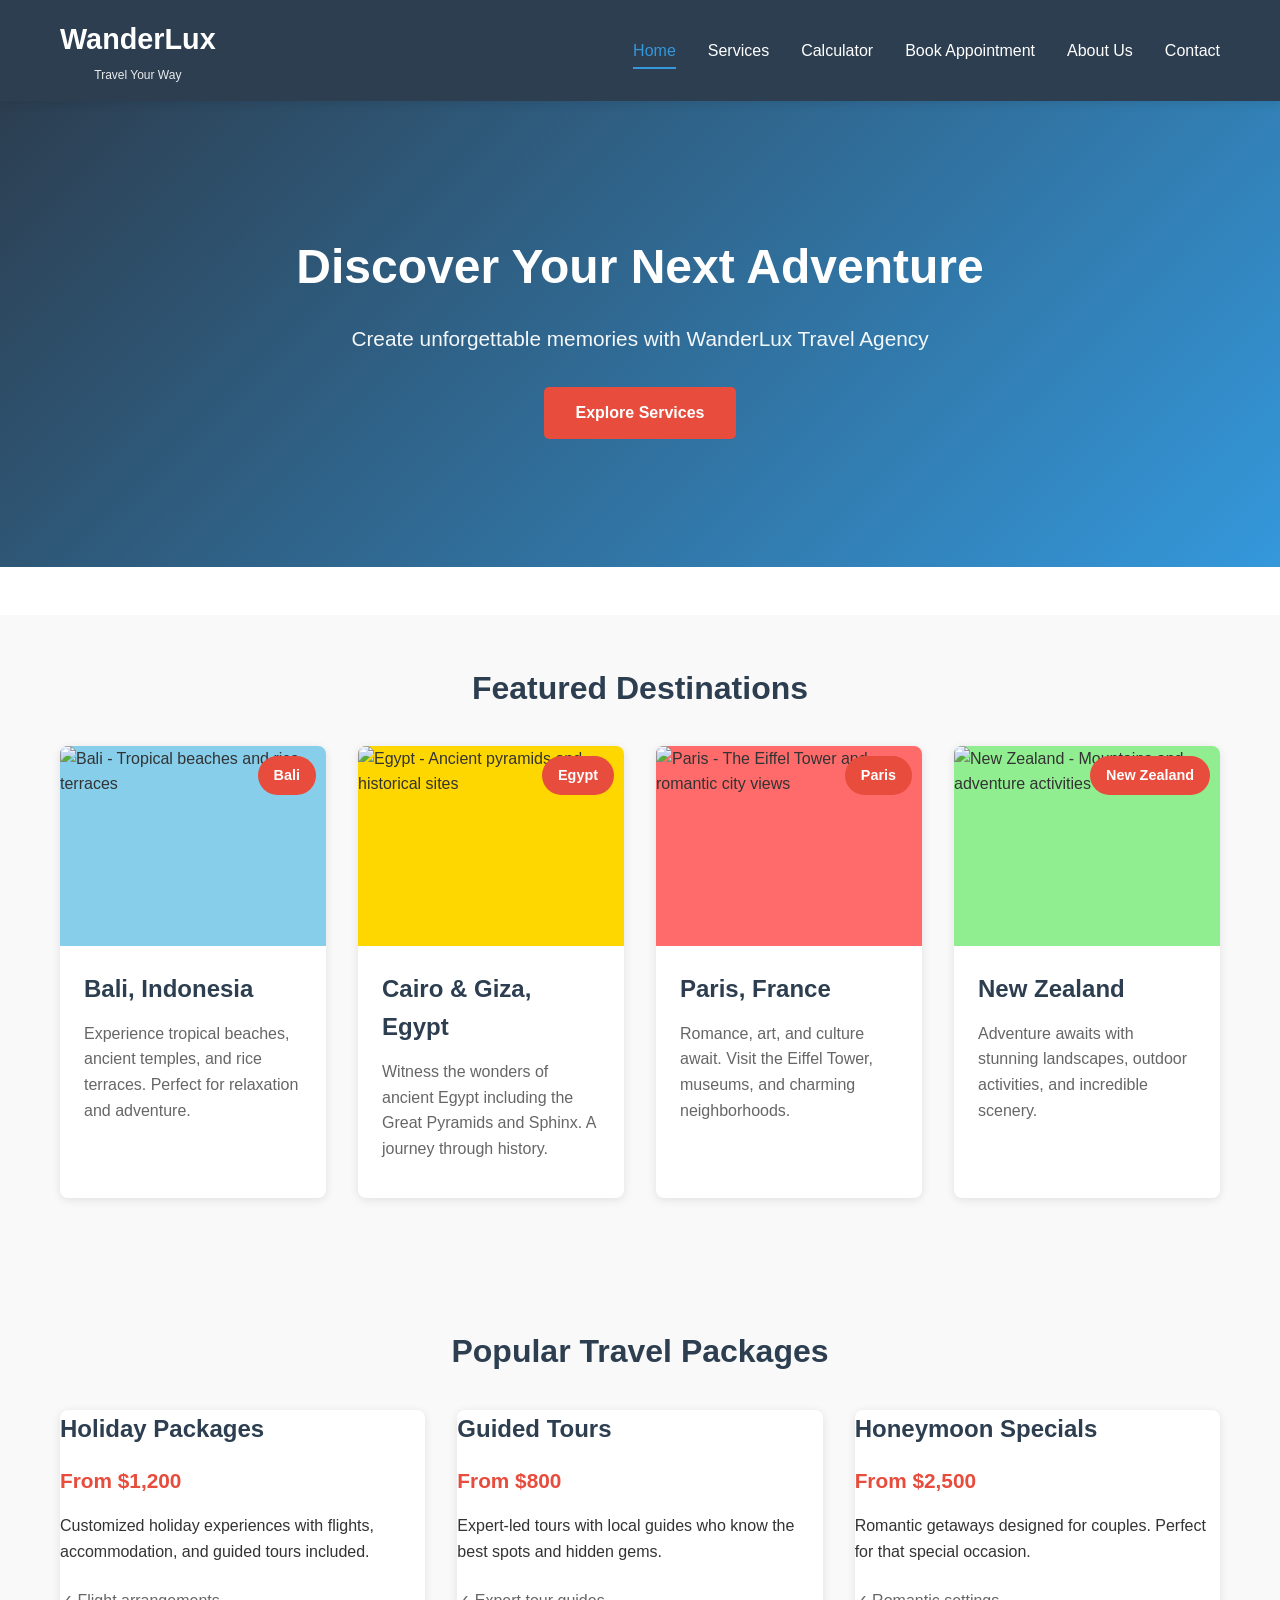
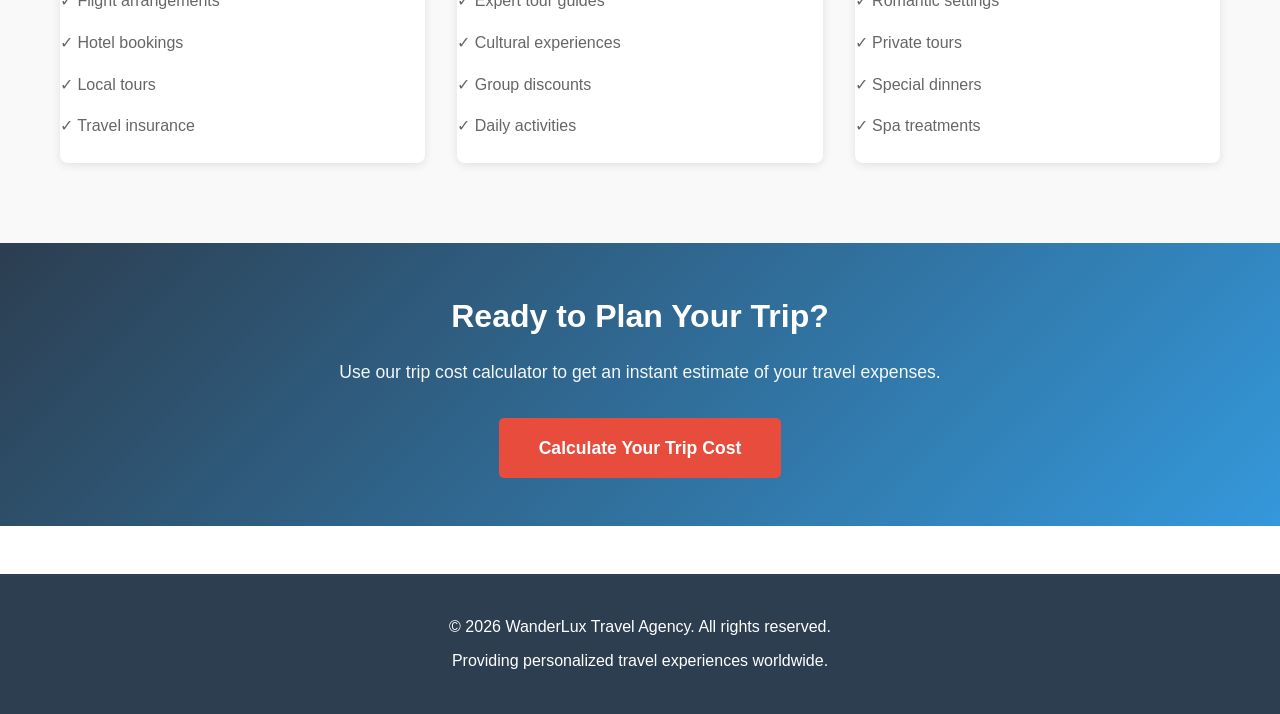
==== index.html @ 0206f582 "first commit" ====
<!DOCTYPE html>
<html lang="en">
<head>
    <meta charset="UTF-8">
    <meta name="viewport" content="width=device-width, initial-scale=1.0">
    <meta name="description" content="WanderLux Travel Agency - Personalized holiday planning, guided tours, and customized travel packages for domestic and international destinations.">
    <meta name="keywords" content="travel agency, holiday packages, guided tours, travel booking">
    <meta name="author" content="WanderLux Travel Agency">
    <title>WanderLux Travel Agency - Your Journey Starts Here</title>
    <link rel="stylesheet" href="css/style.css">
</head>
<body>
    <!-- Navigation Bar -->
    <nav class="navbar">
        <div class="container">
            <div class="navbar-brand">
                <h1 class="logo">WanderLux</h1>
                <p class="tagline">Travel Your Way</p>
            </div>
            <ul class="nav-links">
                <li><a href="index.html" class="active">Home</a></li>
                <li><a href="services.html">Services</a></li>
                <li><a href="calculator.html">Calculator</a></li>
                <li><a href="appointment.html">Book Appointment</a></li>
                <li><a href="about.html">About Us</a></li>
                <li><a href="contact.html">Contact</a></li>
            </ul>
        </div>
    </nav>

    <!-- Hero Section with Banner -->
    <header class="hero">
        <div class="hero-content">
            <h1>Discover Your Next Adventure</h1>
            <p>Create unforgettable memories with WanderLux Travel Agency</p>
            <a href="services.html" class="cta-button">Explore Services</a>
        </div>
    </header>

    <!-- Main Content -->
    <main>
        <!-- Featured Destinations Section -->
        <section class="featured-destinations scroll-animate">
            <div class="container">
                <h2>Featured Destinations</h2>
                <div class="destinations-grid">
                    <article class="destination-card">
                        <div class="card-image" style="background-color: #87CEEB;">
                            <img src="images/bali.jpg" alt="Bali - Tropical beaches and rice terraces">
                            <span class="destination-label">Bali</span>
                        </div>
                        <div class="card-content">
                            <h3>Bali, Indonesia</h3>
                            <p>Experience tropical beaches, ancient temples, and rice terraces. Perfect for relaxation and adventure.</p>
                        </div>
                    </article>

                    <article class="destination-card">
                        <div class="card-image" style="background-color: #FFD700;">
                            <img src="images/egypt.jpg" alt="Egypt - Ancient pyramids and historical sites">
                            <span class="destination-label">Egypt</span>
                        </div>
                        <div class="card-content">
                            <h3>Cairo & Giza, Egypt</h3>
                            <p>Witness the wonders of ancient Egypt including the Great Pyramids and Sphinx. A journey through history.</p>
                        </div>
                    </article>

                    <article class="destination-card">
                        <div class="card-image" style="background-color: #FF6B6B;">
                            <img src="images/paris.jpg" alt="Paris - The Eiffel Tower and romantic city views">
                            <span class="destination-label">Paris</span>
                        </div>
                        <div class="card-content">
                            <h3>Paris, France</h3>
                            <p>Romance, art, and culture await. Visit the Eiffel Tower, museums, and charming neighborhoods.</p>
                        </div>
                    </article>

                    <article class="destination-card">
                        <div class="card-image" style="background-color: #90EE90;">
                            <img src="images/new-zealand.jpg" alt="New Zealand - Mountains and adventure activities">
                            <span class="destination-label">New Zealand</span>
                        </div>
                        <div class="card-content">
                            <h3>New Zealand</h3>
                            <p>Adventure awaits with stunning landscapes, outdoor activities, and incredible scenery.</p>
                        </div>
                    </article>
                </div>
            </div>
        </section>

        <!-- Popular Packages Section -->
        <section class="popular-packages scroll-animate">
            <div class="container">
                <h2>Popular Travel Packages</h2>
                <div class="packages-grid">
                    <article class="package-card">
                        <h3>Holiday Packages</h3>
                        <p class="price-tag">From $1,200</p>
                        <p>Customized holiday experiences with flights, accommodation, and guided tours included.</p>
                        <ul>
                            <li>✓ Flight arrangements</li>
                            <li>✓ Hotel bookings</li>
                            <li>✓ Local tours</li>
                            <li>✓ Travel insurance</li>
                        </ul>
                    </article>

                    <article class="package-card">
                        <h3>Guided Tours</h3>
                        <p class="price-tag">From $800</p>
                        <p>Expert-led tours with local guides who know the best spots and hidden gems.</p>
                        <ul>
                            <li>✓ Expert tour guides</li>
                            <li>✓ Cultural experiences</li>
                            <li>✓ Group discounts</li>
                            <li>✓ Daily activities</li>
                        </ul>
                    </article>

                    <article class="package-card">
                        <h3>Honeymoon Specials</h3>
                        <p class="price-tag">From $2,500</p>
                        <p>Romantic getaways designed for couples. Perfect for that special occasion.</p>
                        <ul>
                            <li>✓ Romantic settings</li>
                            <li>✓ Private tours</li>
                            <li>✓ Special dinners</li>
                            <li>✓ Spa treatments</li>
                        </ul>
                    </article>
                </div>
            </div>
        </section>

        <!-- Call to Action Section -->
        <section class="cta-section scroll-animate">
            <div class="container">
                <h2>Ready to Plan Your Trip?</h2>
                <p>Use our trip cost calculator to get an instant estimate of your travel expenses.</p>
                <a href="calculator.html" class="cta-button cta-button-large">Calculate Your Trip Cost</a>
            </div>
        </section>
    </main>

    <!-- Footer -->
    <footer class="footer">
        <div class="container">
            <p>&copy; 2026 WanderLux Travel Agency. All rights reserved.</p>
            <p>Providing personalized travel experiences worldwide.</p>
        </div>
    </footer>

    <script src="js/script.js"></script>
</body>
</html>
---- css/style.css ----
/* ============================================
   WanderLux Travel Agency - Main Stylesheet
   ============================================ */

/* Root Variables */
:root {
    --primary-color: #2c3e50;
    --secondary-color: #3498db;
    --accent-color: #e74c3c;
    --success-color: #27ae60;
    --light-gray: #ecf0f1;
    --dark-gray: #34495e;
    --text-color: #333;
    --border-color: #ddd;
    --shadow: 0 2px 10px rgba(0, 0, 0, 0.1);
    --shadow-lg: 0 4px 20px rgba(0, 0, 0, 0.15);
    --transition: all 0.3s ease;
}

/* Reset and Base Styles */
* {
    margin: 0;
    padding: 0;
    box-sizing: border-box;
}

html {
    scroll-behavior: smooth;
}

body {
    font-family: 'Segoe UI', Tahoma, Geneva, Verdana, sans-serif;
    color: var(--text-color);
    line-height: 1.6;
    background-color: #fff;
}

.container {
    max-width: 1200px;
    margin: 0 auto;
    padding: 0 20px;
}

/* Navigation Bar */
.navbar {
    background: var(--primary-color);
    color: white;
    padding: 1rem 0;
    position: sticky;
    top: 0;
    z-index: 1000;
    box-shadow: var(--shadow);
}

.navbar .container {
    display: flex;
    justify-content: space-between;
    align-items: center;
    flex-wrap: wrap;
}

.navbar-brand {
    display: flex;
    flex-direction: column;
    align-items: center;
}

.logo {
    font-size: 1.8rem;
    font-weight: bold;
    margin: 0;
}

.tagline {
    font-size: 0.75rem;
    margin: 0.25rem 0 0 0;
    opacity: 0.9;
}

.nav-links {
    display: flex;
    list-style: none;
    gap: 2rem;
    flex-wrap: wrap;
    justify-content: center;
}

.nav-links a {
    color: white;
    text-decoration: none;
    transition: var(--transition);
    padding: 0.5rem 0;
    border-bottom: 2px solid transparent;
}

.nav-links a:hover,
.nav-links a.active {
    border-bottom-color: var(--secondary-color);
    color: var(--secondary-color);
}

/* Hero Section */
.hero {
    background: linear-gradient(135deg, var(--primary-color) 0%, var(--secondary-color) 100%);
    color: white;
    padding: 8rem 20px;
    text-align: center;
    margin-bottom: 3rem;
}

.hero-content h1 {
    font-size: 3rem;
    margin-bottom: 1rem;
    animation: slideInDown 0.8s ease;
}

.hero-content p {
    font-size: 1.3rem;
    margin-bottom: 2rem;
    opacity: 0.95;
    animation: slideInUp 0.8s ease;
}

/* Page Header */
.page-header {
    background: linear-gradient(135deg, var(--primary-color) 0%, var(--secondary-color) 100%);
    color: white;
    padding: 4rem 20px;
    text-align: center;
    margin-bottom: 3rem;
}

.page-header h1 {
    font-size: 2.5rem;
    margin-bottom: 0.5rem;
}

.page-header p {
    font-size: 1.1rem;
    opacity: 0.95;
}

/* Buttons */
.cta-button {
    display: inline-block;
    background-color: var(--accent-color);
    color: white;
    padding: 0.8rem 2rem;
    border-radius: 5px;
    text-decoration: none;
    transition: var(--transition);
    border: none;
    cursor: pointer;
    font-size: 1rem;
    font-weight: 600;
}

.cta-button:hover {
    background-color: #c0392b;
    transform: translateY(-3px);
    box-shadow: var(--shadow-lg);
}

.cta-button-large {
    padding: 1rem 2.5rem;
    font-size: 1.1rem;
}

.submit-button {
    background-color: var(--secondary-color);
    color: white;
    padding: 0.8rem 2rem;
    border-radius: 5px;
    border: none;
    cursor: pointer;
    font-size: 1rem;
    font-weight: 600;
    transition: var(--transition);
}

.submit-button:hover {
    background-color: #2980b9;
    transform: translateY(-2px);
    box-shadow: var(--shadow-lg);
}

.reset-button {
    background-color: var(--light-gray);
    color: var(--text-color);
    padding: 0.8rem 2rem;
    border-radius: 5px;
    border: 1px solid var(--border-color);
    cursor: pointer;
    font-size: 1rem;
    font-weight: 600;
    transition: var(--transition);
}

.reset-button:hover {
    background-color: #d5dbdb;
}

/* Sections */
section {
    padding: 3rem 20px;
}

h2 {
    font-size: 2rem;
    margin-bottom: 2rem;
    text-align: center;
    color: var(--primary-color);
}

h3 {
    font-size: 1.5rem;
    margin-bottom: 1rem;
    color: var(--primary-color);
}

/* Featured Destinations */
.featured-destinations,
.popular-packages {
    background-color: #f9f9f9;
}

.destinations-grid,
.packages-grid {
    display: grid;
    grid-template-columns: repeat(auto-fit, minmax(250px, 1fr));
    gap: 2rem;
    margin-bottom: 2rem;
}

.destination-card,
.package-card {
    background: white;
    border-radius: 8px;
    overflow: hidden;
    box-shadow: var(--shadow);
    transition: var(--transition);
    cursor: pointer;
}

.destination-card:hover,
.package-card:hover {
    transform: translateY(-10px);
    box-shadow: var(--shadow-lg);
}

.card-image {
    height: 200px;
    position: relative;
    overflow: hidden;
}

.card-image img {
    width: 100%;
    height: 100%;
    object-fit: cover;
}

.destination-label {
    position: absolute;
    top: 10px;
    right: 10px;
    background-color: var(--accent-color);
    color: white;
    padding: 0.5rem 1rem;
    border-radius: 20px;
    font-size: 0.9rem;
    font-weight: 600;
}

.card-content {
    padding: 1.5rem;
}

.card-content h3 {
    margin-bottom: 0.8rem;
}

.card-content p {
    color: #666;
    margin-bottom: 0.8rem;
}

.price-tag {
    font-size: 1.3rem;
    color: var(--accent-color);
    font-weight: bold;
    margin-bottom: 1rem;
}

.package-card ul {
    list-style: none;
    margin: 1rem 0;
}

.package-card ul li {
    padding: 0.5rem 0;
    color: #666;
}

/* Form Styling */
.form-container {
    max-width: 600px;
    margin: 2rem auto;
    background: white;
    padding: 2rem;
    border-radius: 8px;
    box-shadow: var(--shadow);
}

.form-group {
    margin-bottom: 1.5rem;
}

.form-group label {
    display: block;
    margin-bottom: 0.5rem;
    font-weight: 600;
    color: var(--primary-color);
}

.required {
    color: var(--accent-color);
}

.form-group input[type="text"],
.form-group input[type="email"],
.form-group input[type="tel"],
.form-group input[type="date"],
.form-group input[type="number"],
.form-group select,
.form-group textarea {
    width: 100%;
    padding: 0.8rem;
    border: 1px solid var(--border-color);
    border-radius: 5px;
    font-size: 1rem;
    transition: var(--transition);
    font-family: inherit;
}

.form-group input:focus,
.form-group select:focus,
.form-group textarea:focus {
    outline: none;
    border-color: var(--secondary-color);
    box-shadow: 0 0 0 3px rgba(52, 152, 219, 0.1);
}

.form-group small {
    display: block;
    margin-top: 0.3rem;
    color: #666;
    font-size: 0.85rem;
}

.radio-group {
    display: flex;
    flex-direction: column;
    gap: 1rem;
}

.radio-option {
    display: flex;
    align-items: center;
    gap: 0.5rem;
}

.radio-option input[type="radio"] {
    width: 18px;
    height: 18px;
    cursor: pointer;
}

.radio-option label {
    margin: 0;
    font-weight: normal;
    cursor: pointer;
}

.checkbox-group {
    margin-top: 1.5rem;
}

.checkbox-group input[type="checkbox"] {
    margin-right: 0.5rem;
    width: 18px;
    height: 18px;
    cursor: pointer;
}

.checkbox-group label {
    display: inline;
    margin-bottom: 0;
    font-weight: normal;
}

.error-message {
    display: block;
    color: var(--accent-color);
    font-size: 0.85rem;
    margin-top: 0.3rem;
}

.error-message.show {
    display: block;
}

.success-message {
    background-color: #d4edda;
    border: 1px solid #c3e6cb;
    color: #155724;
    padding: 1.5rem;
    border-radius: 5px;
    margin-top: 1rem;
}

.success-message h3 {
    color: #155724;
    margin-bottom: 0.5rem;
}

/* Calculator Section */
.calculator-section {
    background-color: #f9f9f9;
}

.calculator-container {
    max-width: 700px;
    margin: 0 auto;
    background: white;
    padding: 2rem;
    border-radius: 8px;
    box-shadow: var(--shadow);
}

.calculator-form {
    margin-bottom: 2rem;
}

.result-section {
    margin-top: 2rem;
    padding: 2rem;
    background-color: #f0f8ff;
    border-radius: 8px;
    border-left: 4px solid var(--secondary-color);
}

.result-box {
    background: white;
    padding: 1.5rem;
    border-radius: 5px;
    margin: 1rem 0;
}

.result-text {
    font-size: 1.2rem;
    font-weight: 600;
    color: var(--primary-color);
    margin-bottom: 1rem;
}

.breakdown {
    margin-top: 1.5rem;
}

.breakdown h4 {
    margin-bottom: 1rem;
    color: var(--primary-color);
}

.breakdown ul {
    list-style: none;
    margin-bottom: 1rem;
}

.breakdown ul li {
    padding: 0.5rem 0;
    display: flex;
    justify-content: space-between;
    color: #666;
}

.total-cost {
    font-size: 1.3rem;
    color: var(--accent-color);
    padding-top: 1rem;
    border-top: 2px solid var(--border-color);
}

.disclaimer {
    font-size: 0.9rem;
    color: #666;
    margin-top: 1rem;
    font-style: italic;
}

/* Grid Layouts */
.info-grid,
.contact-info-grid,
.benefits-grid,
.why-grid,
.mission-grid,
.values-grid {
    display: grid;
    grid-template-columns: repeat(auto-fit, minmax(250px, 1fr));
    gap: 2rem;
    margin-bottom: 2rem;
}

.info-card,
.benefit-card,
.value-item,
.mission-card,
.contact-info-grid article {
    background: white;
    padding: 1.5rem;
    border-radius: 8px;
    box-shadow: var(--shadow);
    transition: var(--transition);
}

.info-card:hover,
.benefit-card:hover {
    transform: translateY(-5px);
    box-shadow: var(--shadow-lg);
}

.info-card h3,
.benefit-card h3,
.value-item h4 {
    margin-bottom: 1rem;
    color: var(--secondary-color);
}

/* Team Section */
.team-grid {
    display: grid;
    grid-template-columns: repeat(auto-fit, minmax(260px, 1fr));
    gap: 2rem;
    margin-bottom: 2rem;
    background-color: #f9f9f9;
    padding: 2rem;
    border-radius: 8px;
}

.team-card {
    background: white;
    border-radius: 8px;
    overflow: hidden;
    box-shadow: var(--shadow);
    transition: var(--transition);
    text-align: center;
}

.team-card:hover {
    transform: translateY(-10px);
    box-shadow: var(--shadow-lg);
}

.team-placeholder {
    height: 200px;
    display: flex;
    align-items: center;
    justify-content: center;
    color: white;
    font-size: 1.2rem;
    font-weight: bold;
}

.team-card h3 {
    padding: 1rem 1rem 0.5rem 1rem;
    margin: 0;
}

.team-card .role {
    color: var(--secondary-color);
    font-weight: 600;
    margin: 0.5rem 1rem;
}

.team-card p {
    padding: 0 1rem 1rem 1rem;
    color: #666;
    margin: 0;
}

/* Services Section */
.service-section {
    border-bottom: 1px solid var(--light-gray);
    padding: 2rem;
}

.service-content {
    display: grid;
    grid-template-columns: 1fr;
    gap: 2rem;
}

.service-section h2 {
    margin-top: 0;
}

.service-section h3 {
    margin-top: 1.5rem;
    font-size: 1.2rem;
}

.service-section ul,
.service-section p {
    line-height: 1.8;
    color: #555;
}

.service-section ul {
    list-style: none;
    margin: 1rem 0;
}

.service-section ul li {
    padding: 0.5rem 0;
    padding-left: 1.5rem;
    position: relative;
}

.service-section ul li:before {
    content: "✓";
    position: absolute;
    left: 0;
    color: var(--success-color);
    font-weight: bold;
}

/* CTA Section */
.cta-section {
    background: linear-gradient(135deg, var(--primary-color) 0%, var(--secondary-color) 100%);
    color: white;
    text-align: center;
    padding: 3rem 20px;
}

.cta-section h2 {
    color: white;
    margin-bottom: 1rem;
}

.cta-section p {
    font-size: 1.1rem;
    margin-bottom: 2rem;
    opacity: 0.95;
}

/* FAQ Section */
.faq-section {
    background-color: #f9f9f9;
}

.faq-grid {
    display: grid;
    grid-template-columns: repeat(auto-fit, minmax(300px, 1fr));
    gap: 2rem;
}

.faq-item {
    background: white;
    padding: 1.5rem;
    border-radius: 8px;
    box-shadow: var(--shadow);
}

.faq-item h3 {
    margin-top: 0;
    margin-bottom: 1rem;
    color: var(--secondary-color);
    font-size: 1.1rem;
}

.faq-item p {
    color: #666;
    margin: 0;
}

/* Map Section */
.map-container {
    border-radius: 8px;
    overflow: hidden;
    margin-bottom: 2rem;
}

/* Footer */
.footer {
    background-color: var(--primary-color);
    color: white;
    text-align: center;
    padding: 2rem;
    margin-top: 3rem;
}

.footer p {
    margin: 0.5rem 0;
}

/* Scroll Animations */
.scroll-animate {
    opacity: 0;
    animation: fadeInUp 0.8s ease forwards;
}

@keyframes fadeInUp {
    from {
        opacity: 0;
        transform: translateY(30px);
    }
    to {
        opacity: 1;
        transform: translateY(0);
    }
}

@keyframes slideInDown {
    from {
        opacity: 0;
        transform: translateY(-30px);
    }
    to {
        opacity: 1;
        transform: translateY(0);
    }
}

@keyframes slideInUp {
    from {
        opacity: 0;
        transform: translateY(30px);
    }
    to {
        opacity: 1;
        transform: translateY(0);
    }
}

/* Responsive Design */
@media (max-width: 768px) {
    .navbar .container {
        flex-direction: column;
        gap: 1rem;
    }

    .nav-links {
        gap: 1rem;
    }

    .hero-content h1 {
        font-size: 2rem;
    }

    .hero-content p {
        font-size: 1rem;
    }

    .page-header h1 {
        font-size: 1.8rem;
    }

    h2 {
        font-size: 1.5rem;
    }

    .destinations-grid,
    .packages-grid,
    .info-grid,
    .contact-info-grid,
    .benefits-grid,
    .why-grid {
        grid-template-columns: 1fr;
    }

    .team-grid {
        grid-template-columns: repeat(auto-fit, minmax(200px, 1fr));
    }

    .form-container {
        padding: 1.5rem;
    }

    .cta-button {
        padding: 0.7rem 1.5rem;
        font-size: 0.95rem;
    }

    .submit-button,
    .reset-button {
        width: 100%;
        margin-bottom: 0.5rem;
    }

    .service-content {
        grid-template-columns: 1fr;
    }

    section {
        padding: 2rem 15px;
    }
}

@media (max-width: 480px) {
    .hero-content h1 {
        font-size: 1.5rem;
    }

    .hero-content p {
        font-size: 0.9rem;
    }

    .page-header h1 {
        font-size: 1.5rem;
    }

    h2 {
        font-size: 1.3rem;
    }

    h3 {
        font-size: 1.2rem;
    }

    .nav-links {
        gap: 0.5rem;
    }

    .navbar-brand {
        margin-bottom: 1rem;
    }

    .form-group input,
    .form-group select,
    .form-group textarea {
        font-size: 16px;
    }

    .cta-button {
        display: block;
        width: 100%;
        text-align: center;
        margin-bottom: 1rem;
    }

    .radio-group {
        gap: 0.8rem;
    }

    section {
        padding: 1.5rem 10px;
    }

    .destinations-grid,
    .packages-grid {
        gap: 1.5rem;
    }

    .calculator-container {
        padding: 1rem;
    }
}

/* Accessibility Improvements */
:focus {
    outline: 2px solid var(--secondary-color);
    outline-offset: 2px;
}

a:focus,
button:focus {
    outline: 2px solid var(--secondary-color);
    outline-offset: 2px;
}

/* Print Styles */
@media print {
    .navbar,
    .cta-button,
    .nav-links {
        display: none;
    }

    body {
        font-size: 12pt;
        color: black;
    }

    a {
        text-decoration: underline;
    }
}
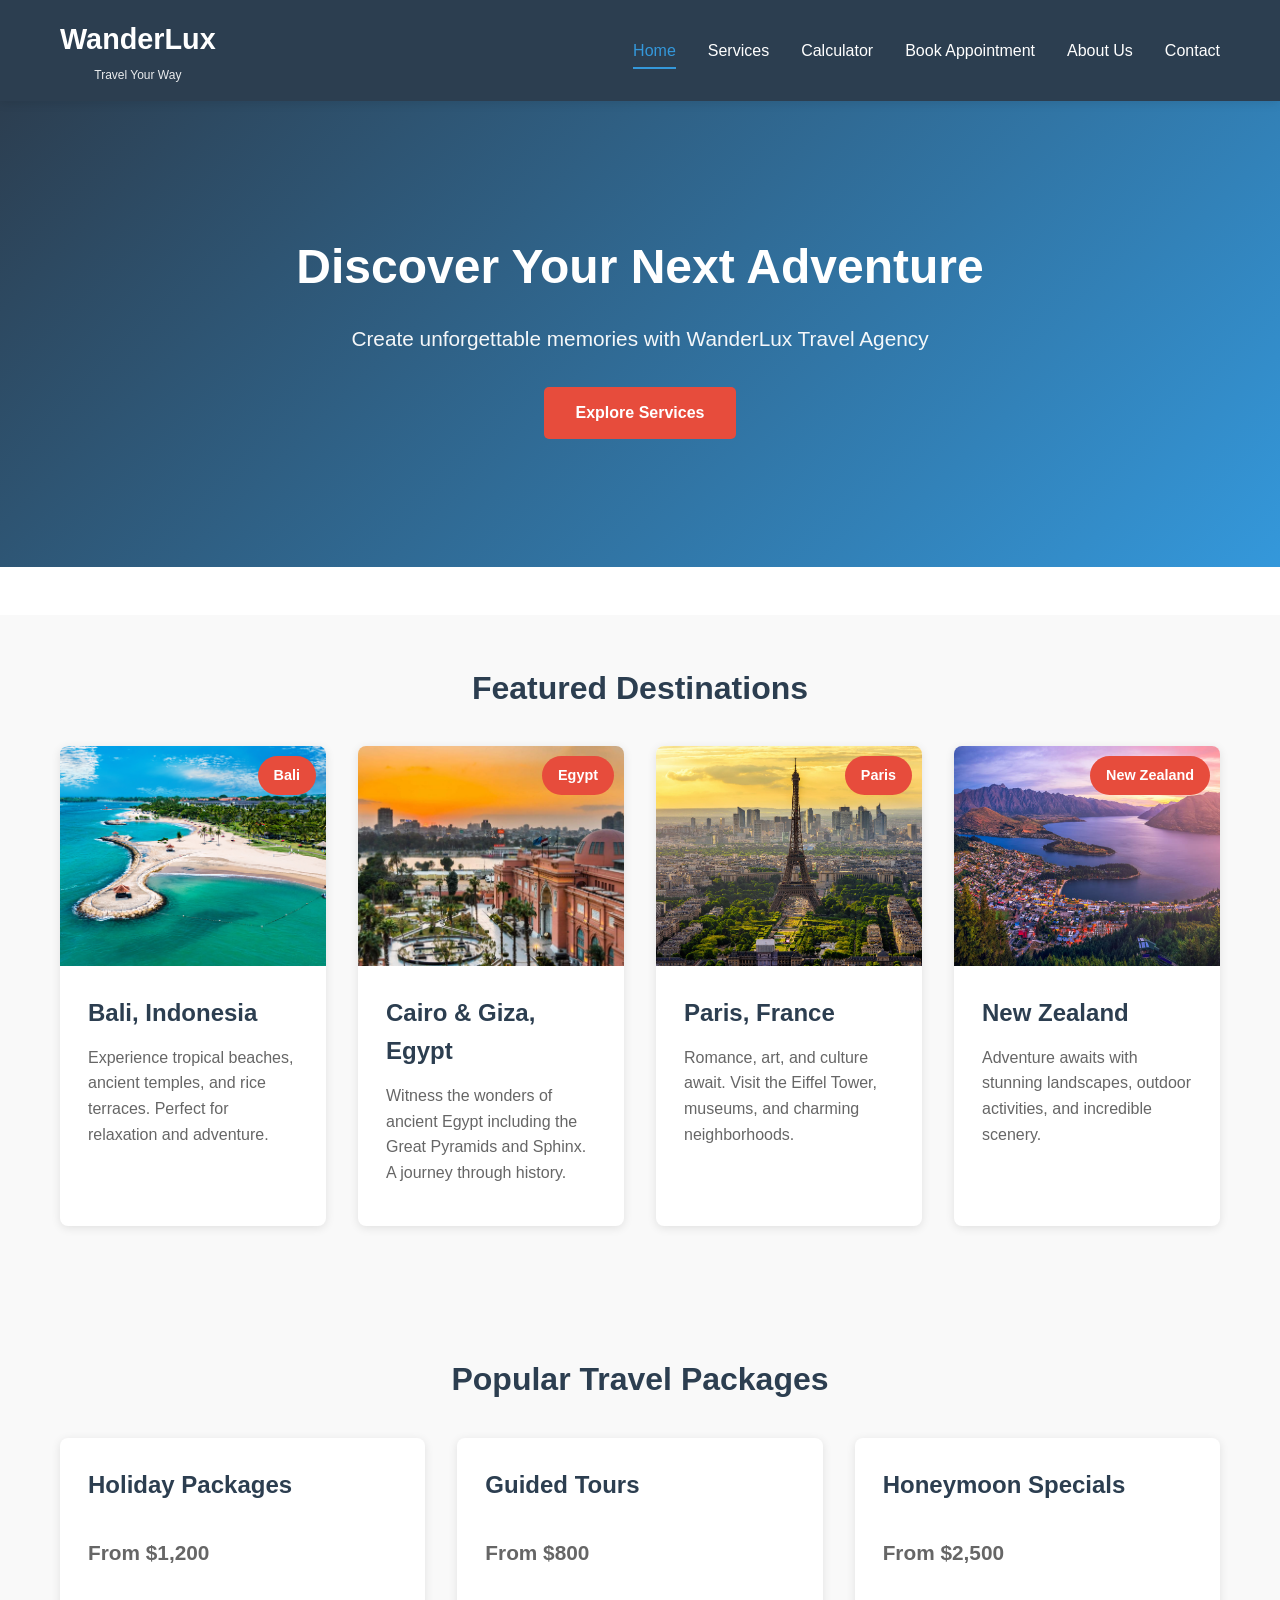
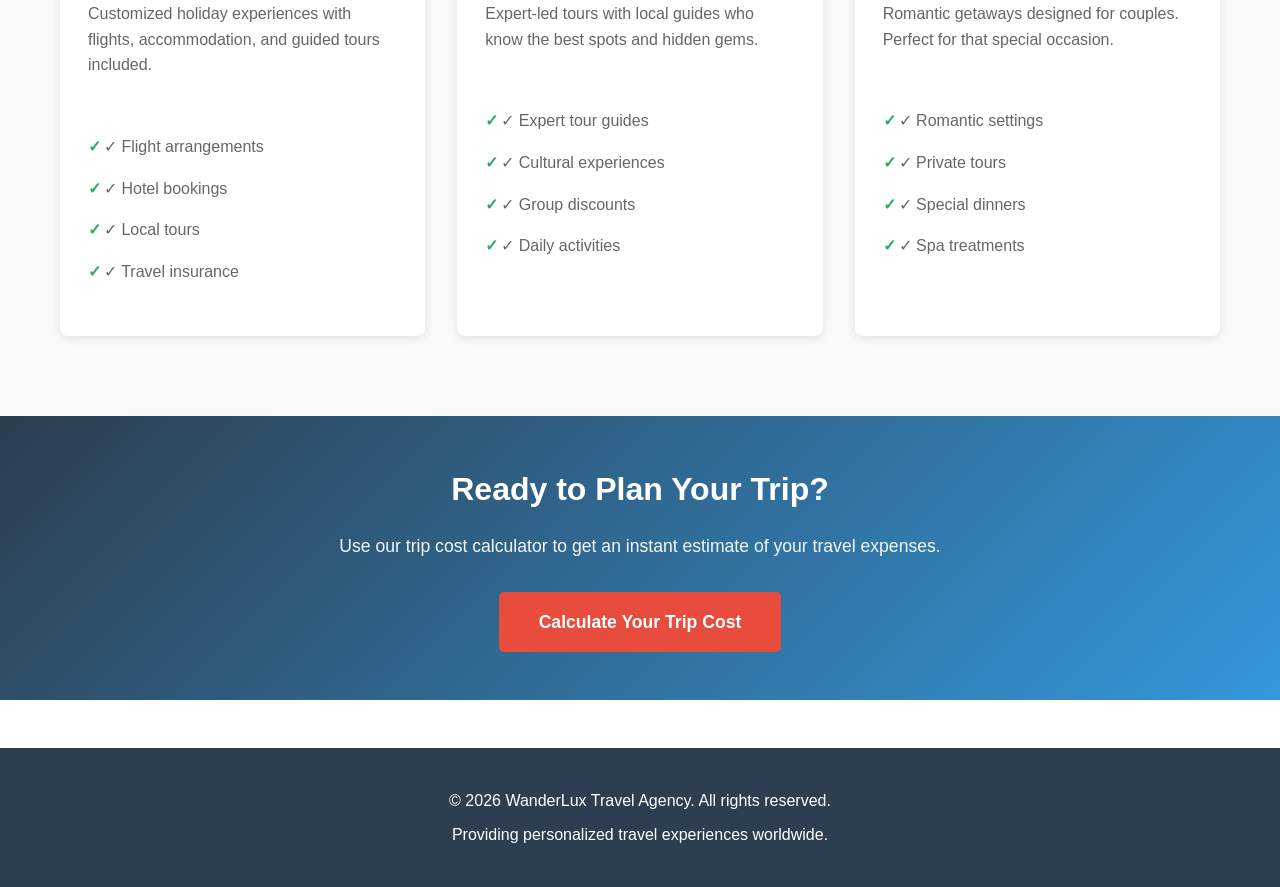
==== commit 639682bb: "v2" ====
--- a/index.html
+++ b/index.html
@@ -46,7 +46,7 @@
                 <div class="destinations-grid">
                     <article class="destination-card">
                         <div class="card-image" style="background-color: #87CEEB;">
-                            <img src="images/bali.jpg" alt="Bali - Tropical beaches and rice terraces">
+                            <img src="images/bali.png" alt="Bali - Tropical beaches and rice terraces">
                             <span class="destination-label">Bali</span>
                         </div>
                         <div class="card-content">
@@ -57,7 +57,7 @@
 
                     <article class="destination-card">
                         <div class="card-image" style="background-color: #FFD700;">
-                            <img src="images/egypt.jpg" alt="Egypt - Ancient pyramids and historical sites">
+                            <img src="images/egypt.png" alt="Egypt - Ancient pyramids and historical sites">
                             <span class="destination-label">Egypt</span>
                         </div>
                         <div class="card-content">
@@ -68,7 +68,7 @@
 
                     <article class="destination-card">
                         <div class="card-image" style="background-color: #FF6B6B;">
-                            <img src="images/paris.jpg" alt="Paris - The Eiffel Tower and romantic city views">
+                            <img src="images/paris.png" alt="Paris - The Eiffel Tower and romantic city views">
                             <span class="destination-label">Paris</span>
                         </div>
                         <div class="card-content">
@@ -79,7 +79,7 @@
 
                     <article class="destination-card">
                         <div class="card-image" style="background-color: #90EE90;">
-                            <img src="images/new-zealand.jpg" alt="New Zealand - Mountains and adventure activities">
+                            <img src="images/newzealand.png" alt="New Zealand - Mountains and adventure activities">
                             <span class="destination-label">New Zealand</span>
                         </div>
                         <div class="card-content">
--- a/css/style.css
+++ b/css/style.css
@@ -240,6 +240,8 @@
     box-shadow: var(--shadow);
     transition: var(--transition);
     cursor: pointer;
+    display: flex;
+    flex-direction: column;
 }
 
 .destination-card:hover,
@@ -249,7 +251,7 @@
 }
 
 .card-image {
-    height: 200px;
+    height: 220px;
     position: relative;
     overflow: hidden;
 }
@@ -258,6 +260,7 @@
     width: 100%;
     height: 100%;
     object-fit: cover;
+    display: block;
 }
 
 .destination-label {
@@ -273,7 +276,42 @@
 }
 
 .card-content {
-    padding: 1.5rem;
+    padding: 1.75rem;
+    flex: 1;
+}
+
+.package-card {
+    padding: 1.75rem;
+    gap: 1rem;
+}
+
+.package-card h3 {
+    margin-top: 0;
+}
+
+.package-card p {
+    color: #666;
+    margin-bottom: 1rem;
+}
+
+.package-card ul {
+    list-style: none;
+    margin: 1rem 0;
+    padding-left: 1rem;
+}
+
+.package-card ul li {
+    padding: 0.55rem 0;
+    color: #666;
+    position: relative;
+}
+
+.package-card ul li:before {
+    content: '✓';
+    position: absolute;
+    left: -1rem;
+    color: var(--success-color);
+    font-weight: bold;
 }
 
 .card-content h3 {
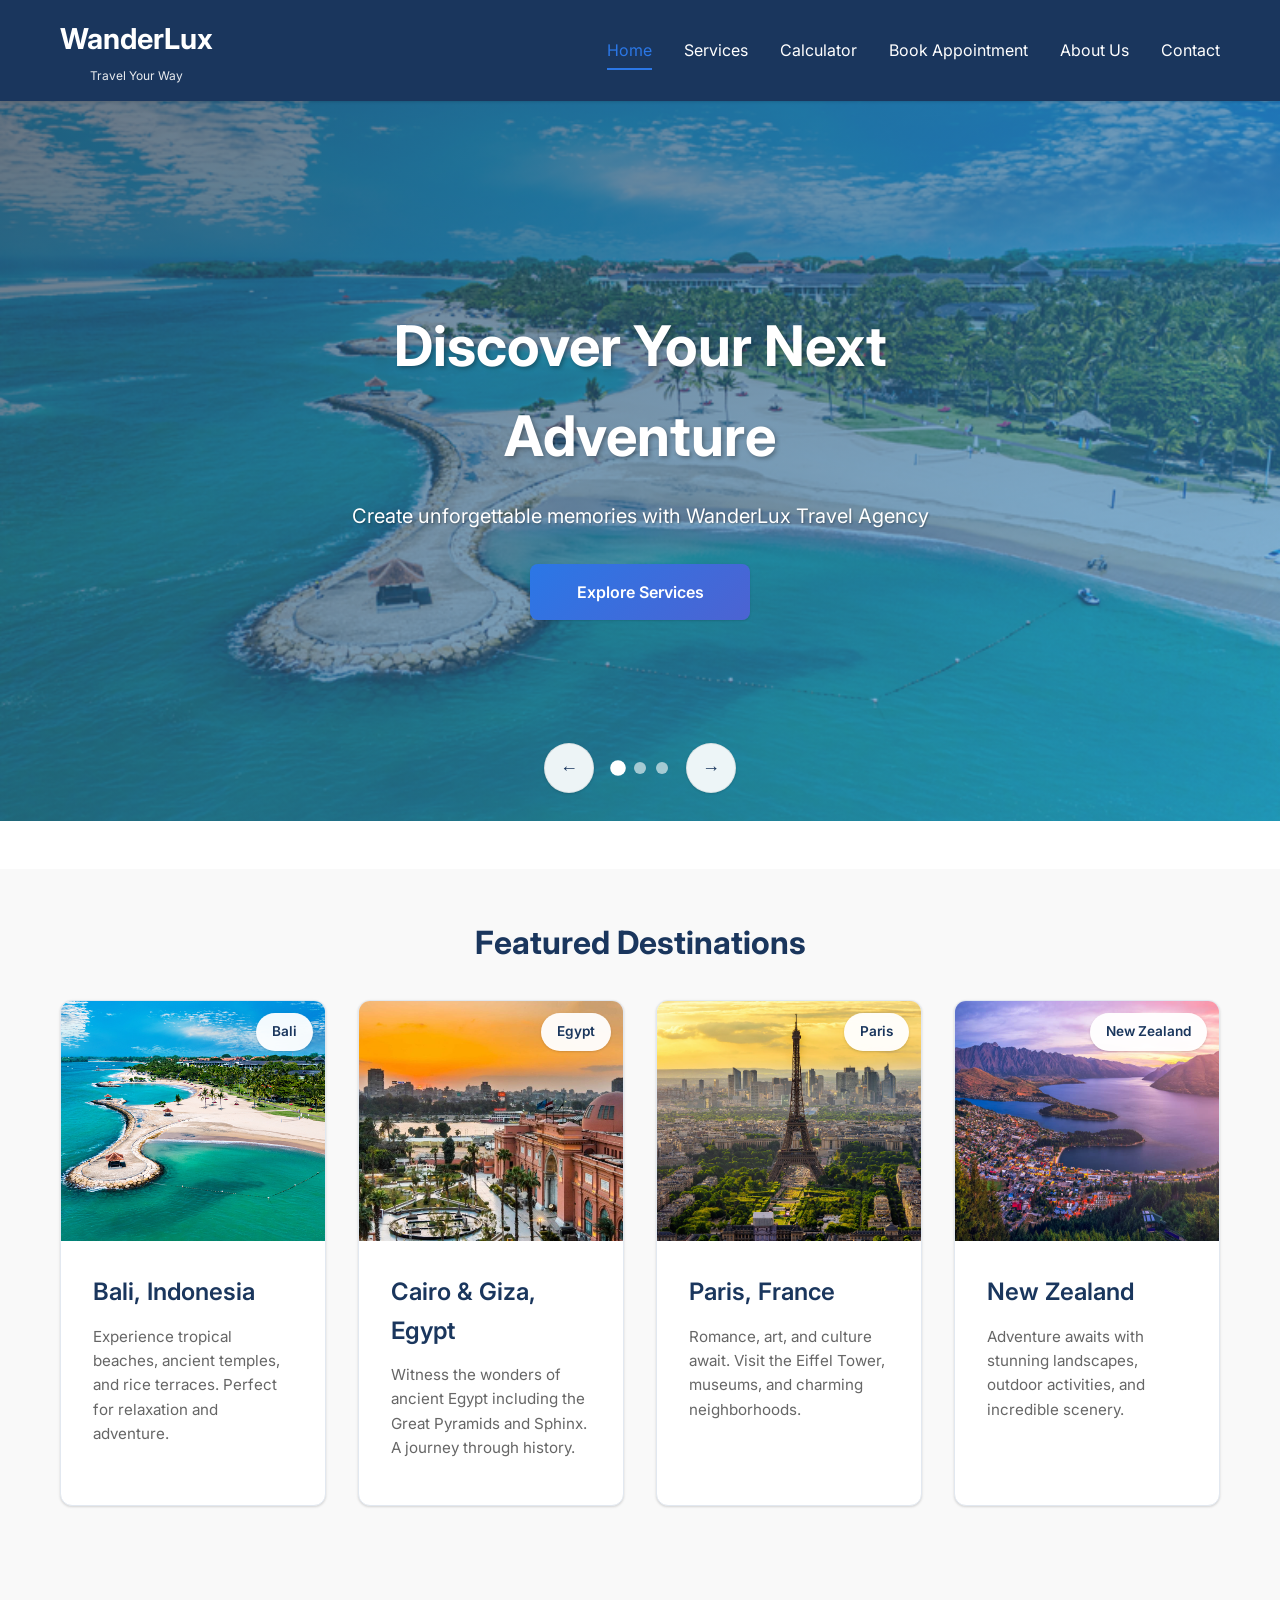
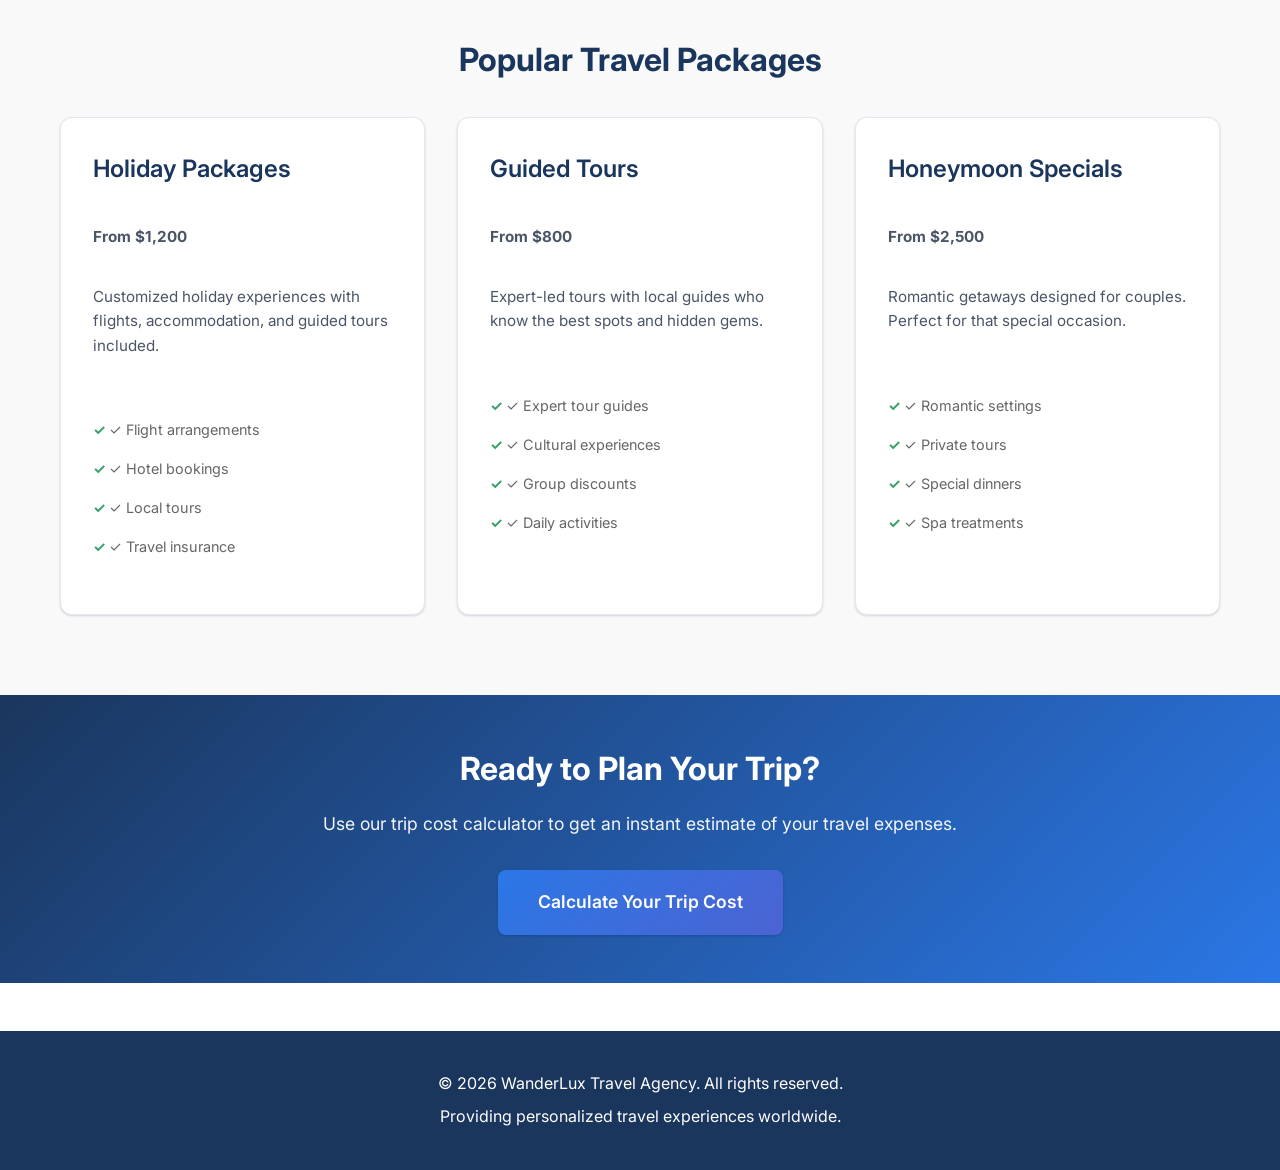
==== commit 01877977: "vv" ====
--- a/index.html
+++ b/index.html
@@ -7,6 +7,9 @@
     <meta name="keywords" content="travel agency, holiday packages, guided tours, travel booking">
     <meta name="author" content="WanderLux Travel Agency">
     <title>WanderLux Travel Agency - Your Journey Starts Here</title>
+    <link rel="preconnect" href="https://fonts.googleapis.com">
+    <link rel="preconnect" href="https://fonts.gstatic.com" crossorigin>
+    <link href="https://fonts.googleapis.com/css2?family=Inter:wght@300;400;500;600;700&display=swap" rel="stylesheet">
     <link rel="stylesheet" href="css/style.css">
 </head>
 <body>
@@ -28,12 +31,42 @@
         </div>
     </nav>
 
-    <!-- Hero Section with Banner -->
+    <!-- Hero Section with Slider -->
     <header class="hero">
-        <div class="hero-content">
-            <h1>Discover Your Next Adventure</h1>
-            <p>Create unforgettable memories with WanderLux Travel Agency</p>
-            <a href="services.html" class="cta-button">Explore Services</a>
+        <div class="hero-slider">
+            <div class="slide active" style="background-image: url('images/bali.png');">
+                <div class="hero-overlay"></div>
+                <div class="hero-content">
+                    <h1>Discover Your Next Adventure</h1>
+                    <p>Create unforgettable memories with WanderLux Travel Agency</p>
+                    <a href="services.html" class="cta-button">Explore Services</a>
+                </div>
+            </div>
+            <div class="slide" style="background-image: url('images/egypt.png');">
+                <div class="hero-overlay"></div>
+                <div class="hero-content">
+                    <h1>Explore Hidden Gems</h1>
+                    <p>Discover destinations off the beaten path with our expert guides</p>
+                    <a href="services.html" class="cta-button">View Destinations</a>
+                </div>
+            </div>
+            <div class="slide" style="background-image: url('images/paris.png');">
+                <div class="hero-overlay"></div>
+                <div class="hero-content">
+                    <h1>Personalized Travel Experience</h1>
+                    <p>Tailored itineraries designed just for you and your loved ones</p>
+                    <a href="appointment.html" class="cta-button">Book Consultation</a>
+                </div>
+            </div>
+        </div>
+        <div class="slider-controls">
+            <button class="slider-btn prev-btn" aria-label="Previous slide">&larr;</button>
+            <div class="slider-dots">
+                <span class="dot active" data-slide="0"></span>
+                <span class="dot" data-slide="1"></span>
+                <span class="dot" data-slide="2"></span>
+            </div>
+            <button class="slider-btn next-btn" aria-label="Next slide">&rarr;</button>
         </div>
     </header>
 
--- a/css/style.css
+++ b/css/style.css
@@ -4,17 +4,21 @@
 
 /* Root Variables */
 :root {
-    --primary-color: #2c3e50;
-    --secondary-color: #3498db;
-    --accent-color: #e74c3c;
-    --success-color: #27ae60;
-    --light-gray: #ecf0f1;
-    --dark-gray: #34495e;
-    --text-color: #333;
-    --border-color: #ddd;
-    --shadow: 0 2px 10px rgba(0, 0, 0, 0.1);
-    --shadow-lg: 0 4px 20px rgba(0, 0, 0, 0.15);
-    --transition: all 0.3s ease;
+    --primary-color: #1a365d;
+    --secondary-color: #2b77e6;
+    --accent-color: #e53e3e;
+    --success-color: #38a169;
+    --light-gray: #f7fafc;
+    --medium-gray: #e2e8f0;
+    --dark-gray: #4a5568;
+    --text-color: #2d3748;
+    --border-color: #e2e8f0;
+    --shadow: 0 1px 3px rgba(0, 0, 0, 0.1), 0 1px 2px rgba(0, 0, 0, 0.06);
+    --shadow-lg: 0 10px 15px -3px rgba(0, 0, 0, 0.1), 0 4px 6px -2px rgba(0, 0, 0, 0.05);
+    --shadow-xl: 0 20px 25px -5px rgba(0, 0, 0, 0.1), 0 10px 10px -5px rgba(0, 0, 0, 0.04);
+    --transition: all 0.3s cubic-bezier(0.4, 0, 0.2, 1);
+    --border-radius: 8px;
+    --border-radius-lg: 12px;
 }
 
 /* Reset and Base Styles */
@@ -29,10 +33,12 @@
 }
 
 body {
-    font-family: 'Segoe UI', Tahoma, Geneva, Verdana, sans-serif;
+    font-family: 'Inter', -apple-system, BlinkMacSystemFont, 'Segoe UI', Roboto, 'Helvetica Neue', Arial, sans-serif;
     color: var(--text-color);
     line-height: 1.6;
-    background-color: #fff;
+    background-color: #ffffff;
+    -webkit-font-smoothing: antialiased;
+    -moz-osx-font-smoothing: grayscale;
 }
 
 .container {
@@ -101,24 +107,127 @@
 
 /* Hero Section */
 .hero {
-    background: linear-gradient(135deg, var(--primary-color) 0%, var(--secondary-color) 100%);
+    position: relative;
+    height: 80vh;
+    min-height: 600px;
+    overflow: hidden;
+    margin-bottom: 3rem;
+}
+
+.hero-slider {
+    position: relative;
+    width: 100%;
+    height: 100%;
+}
+
+.slide {
+    position: absolute;
+    top: 0;
+    left: 0;
+    width: 100%;
+    height: 100%;
+    background-size: cover;
+    background-position: center;
+    background-repeat: no-repeat;
+    opacity: 0;
+    transition: opacity 1s ease-in-out;
+}
+
+.slide.active {
+    opacity: 1;
+}
+
+.hero-overlay {
+    position: absolute;
+    top: 0;
+    left: 0;
+    width: 100%;
+    height: 100%;
+    background: linear-gradient(135deg, rgba(44, 62, 80, 0.7) 0%, rgba(52, 152, 219, 0.6) 100%);
+}
+
+.hero-content {
+    position: relative;
+    z-index: 2;
+    max-width: 760px;
+    margin: 0 auto;
+    padding: 0 20px;
+    height: 100%;
+    display: flex;
+    flex-direction: column;
+    justify-content: center;
+    align-items: center;
+    text-align: center;
     color: white;
-    padding: 8rem 20px;
-    text-align: center;
-    margin-bottom: 3rem;
 }
 
 .hero-content h1 {
-    font-size: 3rem;
-    margin-bottom: 1rem;
-    animation: slideInDown 0.8s ease;
+    font-size: 3.5rem;
+    margin-bottom: 1.2rem;
+    text-shadow: 2px 2px 4px rgba(0, 0, 0, 0.3);
+    animation: slideInDown 1s ease;
 }
 
 .hero-content p {
-    font-size: 1.3rem;
+    font-size: 1.25rem;
     margin-bottom: 2rem;
+    max-width: 580px;
     opacity: 0.95;
-    animation: slideInUp 0.8s ease;
+    text-shadow: 1px 1px 2px rgba(0, 0, 0, 0.3);
+    animation: slideInUp 1s ease 0.2s both;
+}
+
+.slider-controls {
+    position: absolute;
+    bottom: 28px;
+    left: 50%;
+    transform: translateX(-50%);
+    display: flex;
+    align-items: center;
+    gap: 18px;
+    padding: 0 10px;
+    z-index: 3;
+}
+
+.slider-btn {
+    background: rgba(255, 255, 255, 0.92);
+    border: 1px solid rgba(0, 0, 0, 0.08);
+    width: 50px;
+    height: 50px;
+    border-radius: 50%;
+    cursor: pointer;
+    font-size: 18px;
+    color: var(--primary-color);
+    transition: all 0.3s ease;
+    display: flex;
+    align-items: center;
+    justify-content: center;
+    box-shadow: var(--shadow);
+}
+
+.slider-btn:hover {
+    background: white;
+    transform: scale(1.1);
+    box-shadow: 0 4px 12px rgba(0, 0, 0, 0.2);
+}
+
+.slider-dots {
+    display: flex;
+    gap: 10px;
+}
+
+.dot {
+    width: 12px;
+    height: 12px;
+    border-radius: 50%;
+    background: rgba(255, 255, 255, 0.6);
+    cursor: pointer;
+    transition: all 0.3s ease;
+}
+
+.dot.active {
+    background: white;
+    transform: scale(1.3);
 }
 
 /* Page Header */
@@ -142,27 +251,52 @@
 
 /* Buttons */
 .cta-button {
-    display: inline-block;
-    background-color: var(--accent-color);
+    display: inline-flex;
+    align-items: center;
+    justify-content: center;
+    min-width: 220px;
+    background: linear-gradient(135deg, var(--secondary-color) 0%, #4c63d2 100%);
     color: white;
-    padding: 0.8rem 2rem;
-    border-radius: 5px;
+    padding: 0.95rem 2.25rem;
+    border-radius: var(--border-radius);
     text-decoration: none;
     transition: var(--transition);
     border: none;
     cursor: pointer;
     font-size: 1rem;
     font-weight: 600;
+    box-shadow: var(--shadow);
+    position: relative;
+    overflow: hidden;
+}
+
+.cta-button:before {
+    content: '';
+    position: absolute;
+    top: 0;
+    left: -100%;
+    width: 100%;
+    height: 100%;
+    background: linear-gradient(90deg, transparent, rgba(255, 255, 255, 0.2), transparent);
+    transition: left 0.5s;
+}
+
+.cta-button:hover:before {
+    left: 100%;
 }
 
 .cta-button:hover {
-    background-color: #c0392b;
-    transform: translateY(-3px);
+    transform: translateY(-2px);
     box-shadow: var(--shadow-lg);
+    background: linear-gradient(135deg, #4c63d2 0%, var(--secondary-color) 100%);
+}
+
+.cta-button:active {
+    transform: translateY(0);
 }
 
 .cta-button-large {
-    padding: 1rem 2.5rem;
+    padding: 1.125rem 2.5rem;
     font-size: 1.1rem;
 }
 
@@ -235,23 +369,25 @@
 .destination-card,
 .package-card {
     background: white;
-    border-radius: 8px;
+    border-radius: var(--border-radius-lg);
     overflow: hidden;
     box-shadow: var(--shadow);
     transition: var(--transition);
     cursor: pointer;
     display: flex;
     flex-direction: column;
+    border: 1px solid var(--medium-gray);
 }
 
 .destination-card:hover,
 .package-card:hover {
-    transform: translateY(-10px);
-    box-shadow: var(--shadow-lg);
+    transform: translateY(-8px);
+    box-shadow: var(--shadow-xl);
+    border-color: var(--secondary-color);
 }
 
 .card-image {
-    height: 220px;
+    height: 240px;
     position: relative;
     overflow: hidden;
 }
@@ -261,49 +397,71 @@
     height: 100%;
     object-fit: cover;
     display: block;
+    transition: var(--transition);
+}
+
+.destination-card:hover .card-image img {
+    transform: scale(1.05);
 }
 
 .destination-label {
     position: absolute;
-    top: 10px;
-    right: 10px;
-    background-color: var(--accent-color);
-    color: white;
+    top: 12px;
+    right: 12px;
+    background: rgba(255, 255, 255, 0.95);
+    backdrop-filter: blur(10px);
+    color: var(--primary-color);
     padding: 0.5rem 1rem;
     border-radius: 20px;
-    font-size: 0.9rem;
+    font-size: 0.85rem;
     font-weight: 600;
+    box-shadow: var(--shadow);
 }
 
 .card-content {
-    padding: 1.75rem;
+    padding: 2rem;
     flex: 1;
 }
 
+.card-content h3 {
+    margin-bottom: 0.75rem;
+    color: var(--primary-color);
+    font-weight: 600;
+}
+
+.card-content p {
+    color: var(--dark-gray);
+    margin-bottom: 0.75rem;
+    font-size: 0.95rem;
+}
+
 .package-card {
-    padding: 1.75rem;
-    gap: 1rem;
+    padding: 2rem;
+    gap: 1.25rem;
 }
 
 .package-card h3 {
     margin-top: 0;
+    font-weight: 600;
 }
 
 .package-card p {
-    color: #666;
+    color: var(--dark-gray);
     margin-bottom: 1rem;
+    font-size: 0.95rem;
 }
 
 .package-card ul {
     list-style: none;
-    margin: 1rem 0;
+    margin: 1.25rem 0;
     padding-left: 1rem;
 }
 
 .package-card ul li {
-    padding: 0.55rem 0;
-    color: #666;
+    padding: 0.5rem 0;
+    color: var(--dark-gray);
     position: relative;
+    font-size: 0.9rem;
 }
 
 .package-card ul li:before {
@@ -312,6 +470,7 @@
     left: -1rem;
     color: var(--success-color);
     font-weight: bold;
+    font-size: 0.9rem;
 }
 
 .card-content h3 {
@@ -345,20 +504,22 @@
     max-width: 600px;
     margin: 2rem auto;
     background: white;
-    padding: 2rem;
-    border-radius: 8px;
-    box-shadow: var(--shadow);
+    padding: 2.5rem;
+    border-radius: var(--border-radius-lg);
+    box-shadow: var(--shadow-xl);
+    border: 1px solid var(--medium-gray);
 }
 
 .form-group {
-    margin-bottom: 1.5rem;
+    margin-bottom: 1.75rem;
 }
 
 .form-group label {
     display: block;
     margin-bottom: 0.5rem;
     font-weight: 600;
-    color: var(--primary-color);
+    color: var(--text-color);
+    font-size: 0.95rem;
 }
 
 .required {
@@ -373,12 +534,13 @@
 .form-group select,
 .form-group textarea {
     width: 100%;
-    padding: 0.8rem;
-    border: 1px solid var(--border-color);
-    border-radius: 5px;
+    padding: 0.875rem 1rem;
+    border: 2px solid var(--medium-gray);
+    border-radius: var(--border-radius);
     font-size: 1rem;
     transition: var(--transition);
     font-family: inherit;
+    background-color: white;
 }
 
 .form-group input:focus,
@@ -386,7 +548,14 @@
 .form-group textarea:focus {
     outline: none;
     border-color: var(--secondary-color);
-    box-shadow: 0 0 0 3px rgba(52, 152, 219, 0.1);
+    box-shadow: 0 0 0 3px rgba(43, 119, 230, 0.1);
+    transform: translateY(-1px);
+}
+
+.form-group input::placeholder,
+.form-group textarea::placeholder {
+    color: var(--dark-gray);
+    opacity: 0.7;
 }
 
 .form-group small {
@@ -440,26 +609,33 @@
 .error-message {
     display: block;
     color: var(--accent-color);
-    font-size: 0.85rem;
-    margin-top: 0.3rem;
+    font-size: 0.875rem;
+    margin-top: 0.5rem;
+    font-weight: 500;
+    opacity: 0;
+    transform: translateY(-10px);
+    transition: var(--transition);
 }
 
 .error-message.show {
-    display: block;
+    opacity: 1;
+    transform: translateY(0);
 }
 
 .success-message {
-    background-color: #d4edda;
-    border: 1px solid #c3e6cb;
-    color: #155724;
+    background: linear-gradient(135deg, #f0fff4 0%, #c6f6d5 100%);
+    border: 1px solid var(--success-color);
+    color: #22543d;
     padding: 1.5rem;
-    border-radius: 5px;
+    border-radius: var(--border-radius);
     margin-top: 1rem;
+    box-shadow: var(--shadow);
 }
 
 .success-message h3 {
-    color: #155724;
+    color: #22543d;
     margin-bottom: 0.5rem;
+    font-weight: 600;
 }
 
 /* Calculator Section */
@@ -745,14 +921,11 @@
 /* Scroll Animations */
 .scroll-animate {
     opacity: 0;
+    transform: translateY(30px);
     animation: fadeInUp 0.8s ease forwards;
 }
 
 @keyframes fadeInUp {
-    from {
-        opacity: 0;
-        transform: translateY(30px);
-    }
     to {
         opacity: 1;
         transform: translateY(0);
@@ -779,6 +952,34 @@
         opacity: 1;
         transform: translateY(0);
     }
+}
+
+/* Additional animations */
+@keyframes pulse {
+    0%, 100% {
+        transform: scale(1);
+    }
+    50% {
+        transform: scale(1.05);
+    }
+}
+
+@keyframes float {
+    0%, 100% {
+        transform: translateY(0px);
+    }
+    50% {
+        transform: translateY(-10px);
+    }
+}
+
+/* Apply subtle animations */
+.destination-card:nth-child(odd) {
+    animation: float 6s ease-in-out infinite;
+}
+
+.package-card:nth-child(even) {
+    animation: float 6s ease-in-out infinite 1s;
 }
 
 /* Responsive Design */
@@ -793,11 +994,21 @@
     }
 
     .hero-content h1 {
-        font-size: 2rem;
+        font-size: 2.4rem;
     }
 
     .hero-content p {
-        font-size: 1rem;
+        font-size: 1.05rem;
+    }
+
+    .hero-content {
+        padding: 0 16px;
+    }
+
+    .slider-controls {
+        position: static;
+        transform: none;
+        margin-top: 1.5rem;
     }
 
     .page-header h1 {
